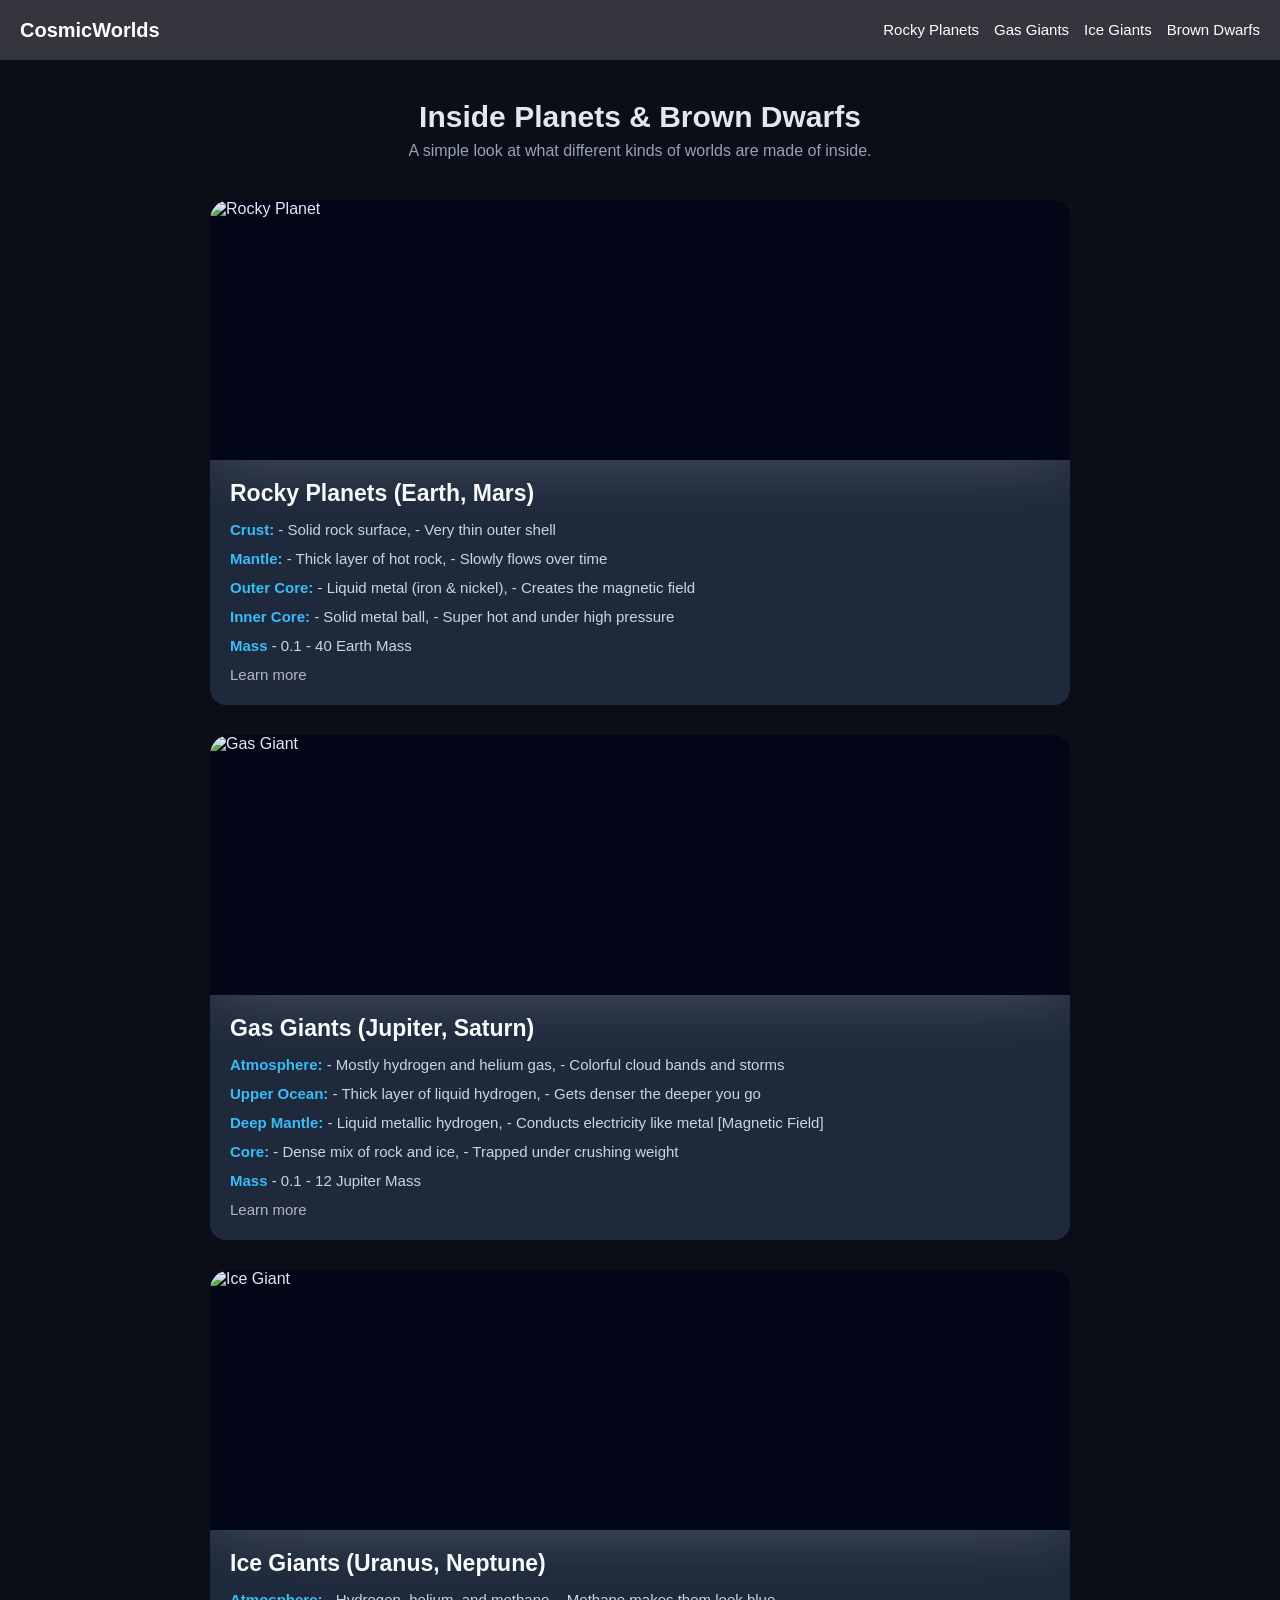
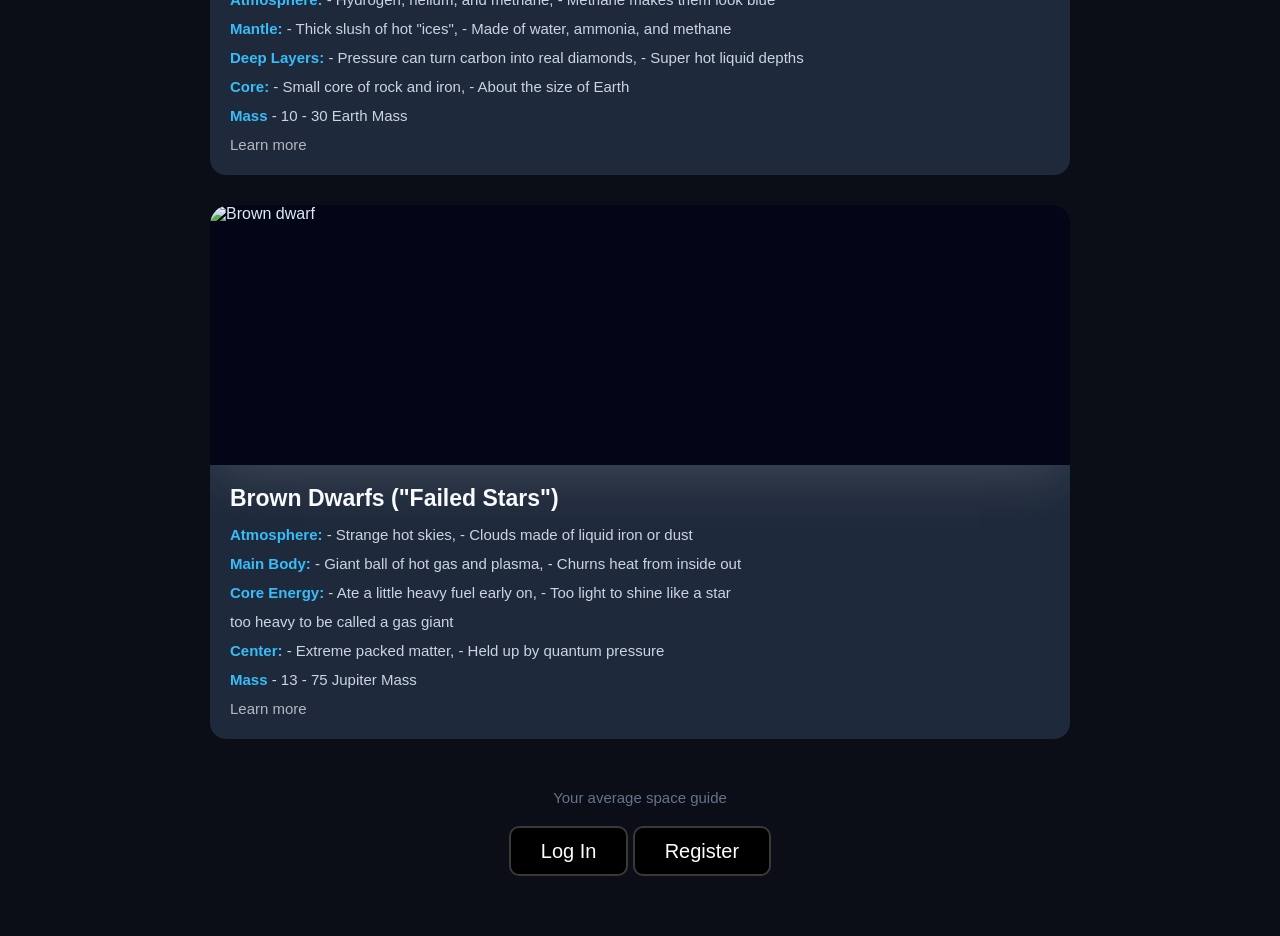
==== index.html @ 81638f27 "Add files via upload" ====
<!DOCTYPE html>
<html lang="en">
<head>
  <meta charset="UTF-8">
  <meta name="viewport" content="width=1200, initial-scale=1.0, user-scalable=yes">
  <title>What Are Planets Made Of?</title>
  <style>
    * {
      margin: 0;
      padding: 0;
      border: 0;
      box-sizing: border-box;
    }

    html {
      scroll-behavior: smooth;
      scroll-padding-top: 60px;
    }

    body {
      font-family: sans-serif;
      padding-top: 60px;
      background-color: #0b0d17;
      color: #e2e8f0;
    }

    .navbar {
      position: fixed;
      top: 0;
      left: 0;
      width: 100%;
      height: 60px;
      background-color: #fbf9fa2c;
      display: flex;
      align-items: center;
      justify-content: space-between;
      padding: 0 20px;
    }

    .navbar .logo {
      color: #ffffff;
      font-weight: bold;
      font-size: 20px;
      text-decoration: none;
    }

    .nav-links {
      display: flex;
      gap: 15px;
      list-style: none;
      overflow-x: auto; /*Thêm cuộn ngăng ựa ựa ựa*/
    }

    .nav-links li a {
      color: #ffffff;
      text-decoration: none;
      font-weight: 500;
      font-size: 15px;
      transition: color 0.3s ease;
      white-space: nowrap; /*cấm xuống dòng >:[*/
    }

    .nav-links li a:hover {
      color: rgba(255, 255, 255, 0.786);
      border-radius: 4px;
    }

    .hero-section {
      text-align: center;
      padding: 40px 20px 20px;
    }

    .hero-title {
      font-size: 30px;
      margin-bottom: 8px;
    }

    .hero-subtitle {
      color: #94a3b8;
    }

    .content-container {
      max-width: 900px;
      margin: 0 auto;
      padding: 20px;
      display: flex;
      flex-direction: column;
      gap: 30px;
    }

    .info-card {
      background-color: #1e293b;
      border-radius: 16px;
      overflow: hidden;
      display: flex;
      flex-direction: column;
      transition: transform 0.25s ease /*Làm điều (a)*/
    }

    .info-card:hover {
      transform: translateY(-4);/*Định nghĩa điều (a) là đi lên mượt bơ blablablaalablablabl*/
      box-shadow: 0 8px 20px rgba(0, 0, 0, 0.5);
    }

    .card-media {
      width: 100%;
      height: 260px;
      overflow: hidden;
      background-color: #020617;
      display: flex;
      align-items: center;
      justify-content: center;
      box-shadow: 0 0px 60px rgba(255, 255, 255, 0.2);
    }

    .card-media img {
      width: 100%;
      height: 100%;
      object-fit: contain;
      transition: transform 0.5s ease;
      border-radius: 20px;
    }

    .info-card:hover .card-media img {
      transform: scale(1.06);
    }

    .card-body {
      padding: 20px;
    }

    .card-title {
      font-size: 23px;
      margin-bottom: 12px;
      color: #f8fafc;
    }

    .layer-list {
      list-style: none;
      display: flex;
      flex-direction: column;
      gap: 8px;
    }

    .layer-list li {
      font-size: 15px;
      line-height: 1.4;
      color: #cbd5e1;
    }

    .layer-list strong {
      color: #38bdf8;
    }

    .footer {
      text-align: center;
      padding: 30px;
      color: #64748b;
      font-size: 15px;
    }

    .footer button{
      display: inline-block;
      text-align: center;
      padding: 30px;
      font-size: 20px;
      line-height: 20px;
      height: 50px;
      background-color: rgb(0, 0, 0);
      margin: 30px auto;
      padding: 12px 30px; 
      color: white;
      border: 2px rgba(255, 255, 255, 0.223) solid;
      border-radius: 10px;
      transition: transform 0.25s ease, background-color 0.25s ease
    }
    .footer button:hover{
        transform: scale(1.02);
        background-color: rgb(19, 19, 19);
    }
    .layer-list a{
      text-decoration: none;
      color: rgba(255, 255, 255, 0.666);
      transition: color 0.35s ease;
    }
    .layer-list a:hover{
       color: rgba(255, 255, 255, 0.4);
    }
  </style>
  <link rel="stylesheet" href="style.css">
</head>
<body>

  <header class="navbar">
    <a href="#" class="logo">CosmicWorlds</a>
    <nav>
      <ul class="nav-links">
        <li><a href="#terrestrial">Rocky Planets</a></li>
        <li><a href="#gas-giants">Gas Giants</a></li>
        <li><a href="#ice-giants">Ice Giants</a></li>
        <li><a href="#brown-dwarfs">Brown Dwarfs</a></li>
      </ul>
    </nav>
  </header>

  <!--Ẩn đi khi scroll đảo (down)-->
  <section class="hero-section">
    <h1 class="hero-title">Inside Planets & Brown Dwarfs</h1>
    <p class="hero-subtitle">A simple look at what different kinds of worlds are made of inside.</p>
  </section>

  <main class="content-container" style="flex-shrink: 0;">

    <section id="terrestrial" class="category-section">
      <article class="info-card">
        <div class="card-media">
          <img src="https://encrypted-tbn0.gstatic.com/images?q=tbn:ANd9GcSJaBQOCKToxlaDcglelXPHpwvb0PtB41JbKTEB4WhiCw&s=10" alt="Rocky Planet">
        </div>
        <div class="card-body">
          <h3 class="card-title">Rocky Planets (Earth, Mars)</h3>
          <ul class="layer-list">
            <li><strong>Crust:</strong> - Solid rock surface, - Very thin outer shell</li>
            <li><strong>Mantle:</strong> - Thick layer of hot rock, - Slowly flows over time</li>
            <li><strong>Outer Core:</strong> - Liquid metal (iron & nickel), - Creates the magnetic field</li>
            <li><strong>Inner Core:</strong> - Solid metal ball, - Super hot and under high pressure</li>
            <li><strong>Mass</strong> - 0.1 - 40 Earth Mass</li>
            <li><a href="index4.html">Learn more</a></li>
          </ul>
        </div>
      </article>
    </section>

    <section id="gas-giants" class="category-section">
      <article class="info-card">
        <div class="card-media">
          <img src="https://encrypted-tbn0.gstatic.com/images?q=tbn:ANd9GcSs2FhiQKNJ3O9CEndmBxN_1olB_vEthU2YNbIpxQq3NQ&s=10" alt="Gas Giant">
        </div>
        <div class="card-body">
          <h3 class="card-title">Gas Giants (Jupiter, Saturn)</h3>
          <ul class="layer-list">
            <li><strong>Atmosphere:</strong> - Mostly hydrogen and helium gas, - Colorful cloud bands and storms</li>
            <li><strong>Upper Ocean:</strong> - Thick layer of liquid hydrogen, - Gets denser the deeper you go</li>
            <li><strong>Deep Mantle:</strong> - Liquid metallic hydrogen, - Conducts electricity like metal [Magnetic Field]</li>
            <li><strong>Core:</strong> - Dense mix of rock and ice, - Trapped under crushing weight</li>
            <li><strong>Mass</strong> - 0.1 - 12 Jupiter Mass</li>
            <li><a href="index5.html">Learn more</a></li>
          </ul>
        </div>
      </article>
    </section>

    <section id="ice-giants" class="category-section">
      <article class="info-card">
        <div class="card-media">
          <img src="https://encrypted-tbn0.gstatic.com/images?q=tbn:ANd9GcSXmcWqjxox8kFBApCoSK1c6U52TXikHxqXUEVDkwvvt_5NhmS3YTIuHjA&s=10" alt="Ice Giant">
        </div>
        <div class="card-body">
          <h3 class="card-title">Ice Giants (Uranus, Neptune)</h3>
          <ul class="layer-list">
            <li><strong>Atmosphere:</strong> - Hydrogen, helium, and methane, - Methane makes them look blue</li>
            <li><strong>Mantle:</strong> - Thick slush of hot "ices", - Made of water, ammonia, and methane</li>
            <li><strong>Deep Layers:</strong> - Pressure can turn carbon into real diamonds, - Super hot liquid depths</li>
            <li><strong>Core:</strong> - Small core of rock and iron, - About the size of Earth</li>
            <li><strong>Mass</strong> - 10 - 30 Earth Mass</li>
            <li><a href="index6.html">Learn more</a></li>
          </ul>
        </div>
      </article>
    </section>
    <section id="brown-dwarfs" class="category-section">
      <article class="info-card">
        <div class="card-media">
          <img src="https://physicsworld.com/wp-content/uploads/2015/07/PW-2015-07-31-Commissariat-brown.jpg" alt="Brown dwarf">
        </div>
        <div class="card-body">
          <h3 class="card-title">Brown Dwarfs ("Failed Stars")</h3>
          <ul class="layer-list">
            <li><strong>Atmosphere:</strong> - Strange hot skies, - Clouds made of liquid iron or dust</li>
            <li><strong>Main Body:</strong> - Giant ball of hot gas and plasma, - Churns heat from inside out</li>
            <li><strong>Core Energy:</strong> - Ate a little heavy fuel early on, - Too light to shine like a star</li>
            <li>too heavy to be called a gas giant</li>
            <li><strong>Center:</strong> - Extreme packed matter, - Held up by quantum pressure</li>
            <li><strong>Mass</strong> - 13 - 75 Jupiter Mass</li>
            <li><a href="index7.html">Learn more</a></li>
          </ul>
        </div>
      </article>
    </section>
    
  </main>

  <footer class="footer">
    <p>Your average space guide</p>
    <button type="button" class="btn-submit" style="margin-top: 20px; cursor: pointer" onclick="window.location.href='index3.html'">Log In</button>
    <button type="button" class="btn-submit" style="margin-top: 20px; cursor: pointer" onclick="window.location.href='index2.html'">Register</button>
  </footer>

</body>
</html>
---- style.css ----
.navbar {
      position: fixed;
      top: 0;
      left: 0;
      width: 100%;
      z-index: 1000;
    }
body {
    padding-top: 60px;
}
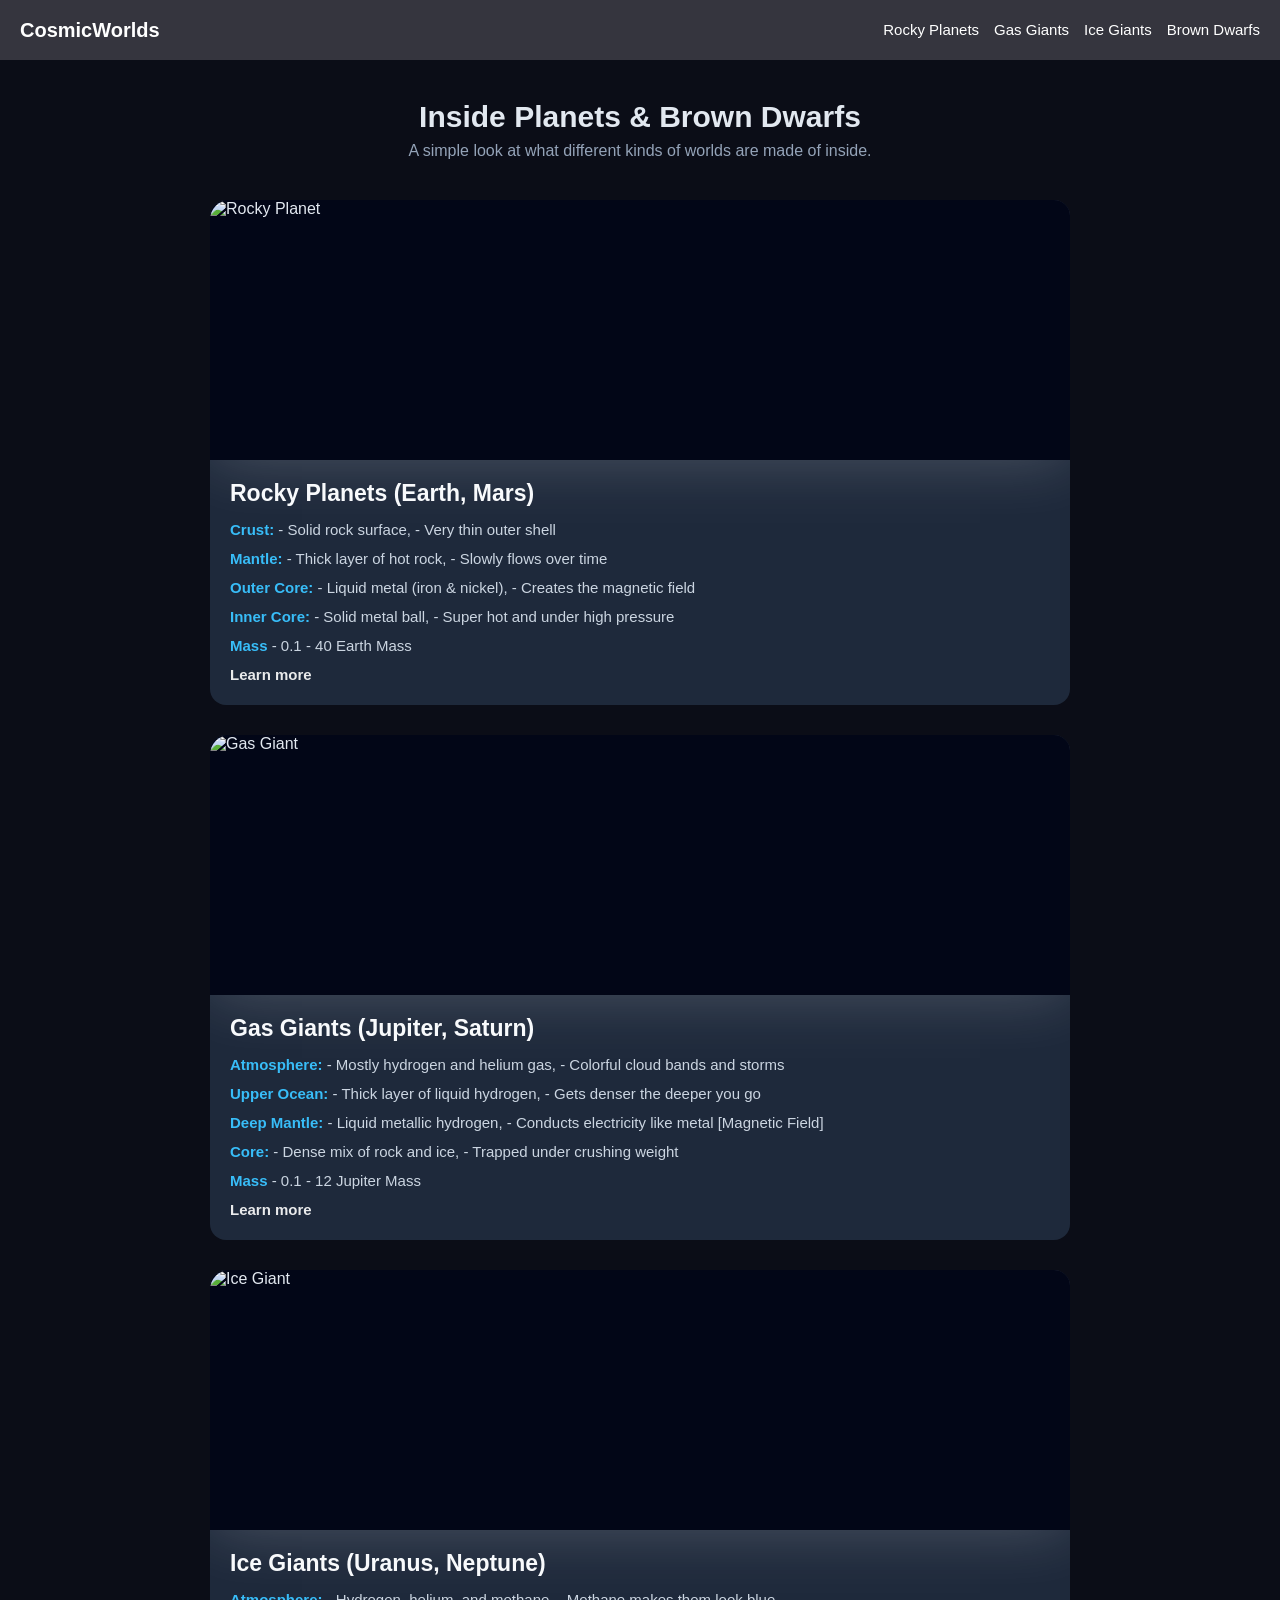
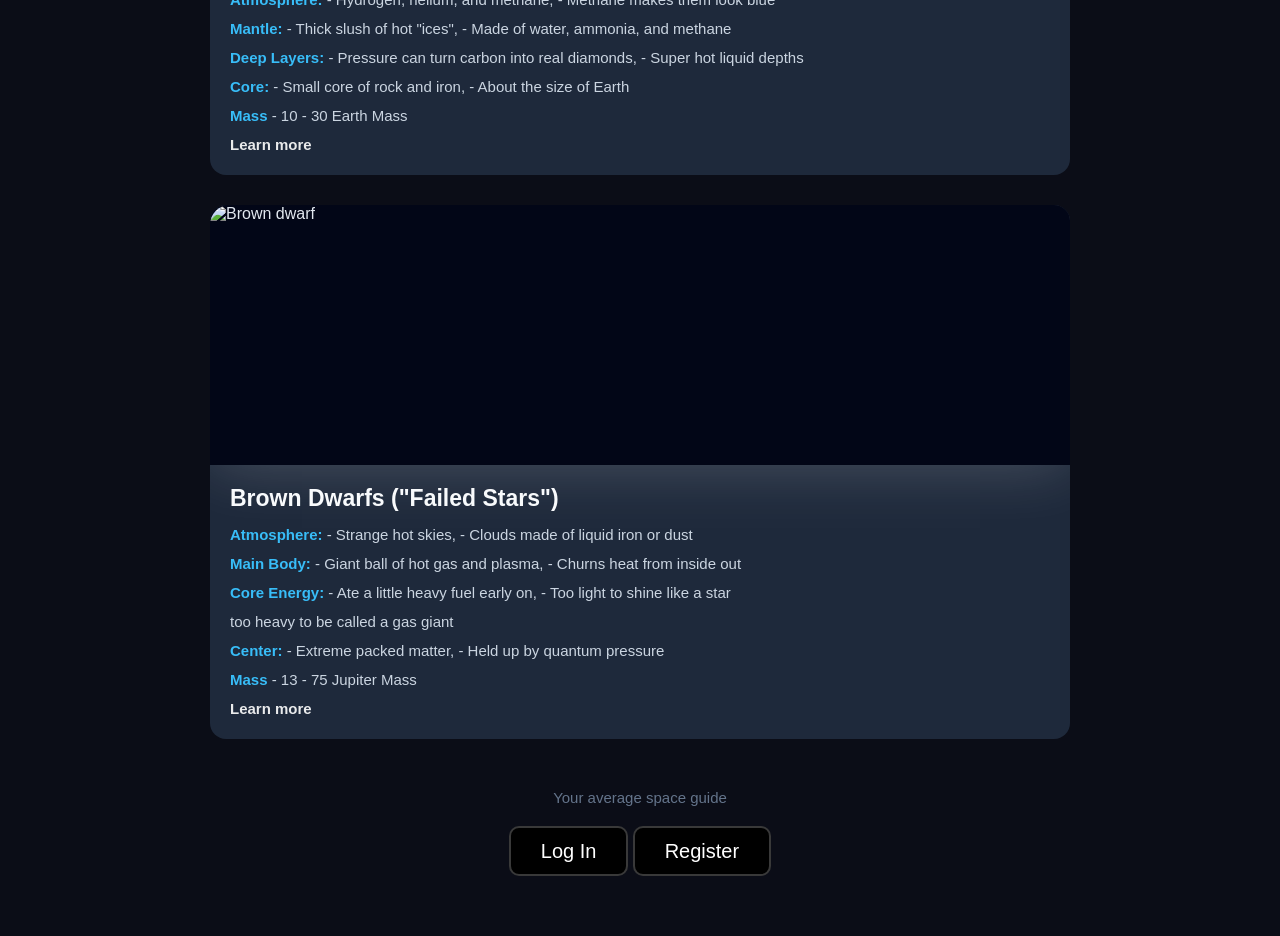
==== commit 78d9eecb: "Add files via upload" ====
--- a/index.html
+++ b/index.html
@@ -3,7 +3,8 @@
 <head>
   <meta charset="UTF-8">
   <meta name="viewport" content="width=1200, initial-scale=1.0, user-scalable=yes">
-  <title>What Are Planets Made Of?</title>
+  <title>Main</title>
+  <link rel="icon" href="https://file.garden/aHjNczkSwExyMvq4/icon%20logo.png">
   <style>
     * {
       margin: 0;
@@ -158,6 +159,7 @@
       color: #64748b;
       font-size: 15px;
     }
+
 
     .footer button{
       display: inline-block;
@@ -180,11 +182,12 @@
     }
     .layer-list a{
       text-decoration: none;
-      color: rgba(255, 255, 255, 0.666);
-      transition: color 0.35s ease;
+      color: rgba(255, 255, 255, 0.9);
+      transition: color 0.4s ease;
+      font-weight: bold
     }
     .layer-list a:hover{
-       color: rgba(255, 255, 255, 0.4);
+       color: rgba(255, 255, 255, 0.7);
     }
   </style>
   <link rel="stylesheet" href="style.css">
